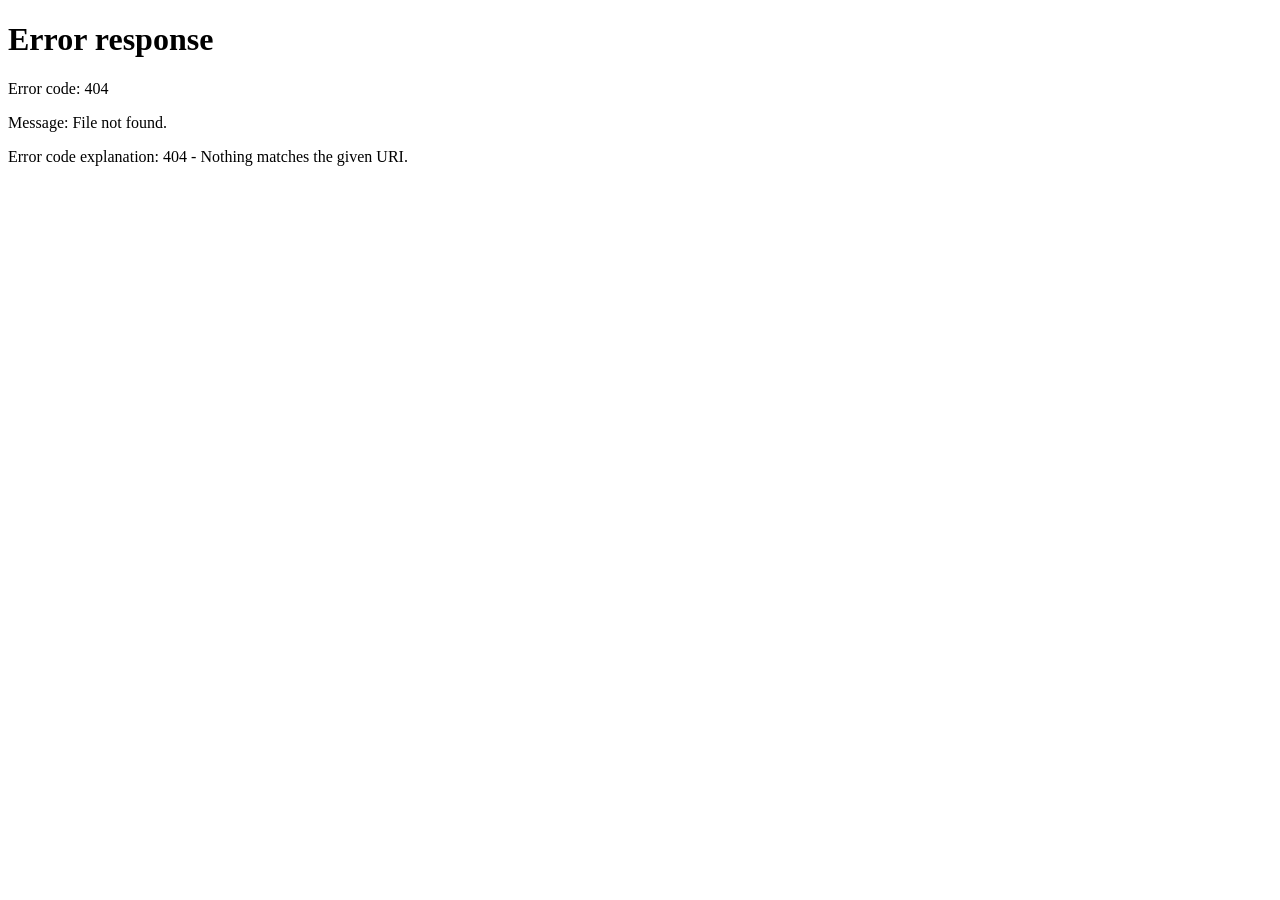
==== admin.html @ 0ff0d670 "Add files via upload" ====
<!DOCTYPE html>
<html lang="zh-CN">
<head>
  <meta charset="utf-8">
  <meta name="viewport" content="width=device-width,initial-scale=1">
  <title>管理员面板</title>
  <link rel="stylesheet" href="styles.css">
  <script src="auth.js"></script>
</head>
<body>
  <script> // protect page
    if(window.requireAdmin) window.requireAdmin();
  </script>
  <main class="container admin-box">
    <h1>管理员面板</h1>
    <div style="margin-bottom:12px"><button class="button" onclick="exportUsersFile()">导出用户文件</button> <button class="button ghost" onclick="logout()">登出</button></div>
    <section>
      <h3>用户列表</h3>
      <div id="usersList"></div>
    </section>
    <section style="margin-top:18px">
      <h3>登录/注册记录</h3>
      <div id="logs"></div>
      <button class="button ghost" onclick="clearAuthLogs(); renderLogs()">清空记录</button>
    </section>
  </main>

  <script>
    function renderUsers(){
      const users = adminListUsers();
      const container = document.getElementById('usersList');
      container.innerHTML = '';
      const table = document.createElement('table');
      table.className = 'admin-table';
      table.innerHTML = '<tr><th>用户名</th><th>密码</th><th>管理员</th><th>操作</th></tr>';
      for(const u of users){
        const tr = document.createElement('tr');
        tr.innerHTML = `<td>${u.username}</td><td><input value="${u.password}" data-username="${u.username}" class="pw"></td><td>${u.isAdmin? 'Yes':'No'}</td><td><button class='button' data-username='${u.username}'>保存</button> <button class='button ghost' data-del='${u.username}'>删除</button></td>`;
        table.appendChild(tr);
      }
      container.appendChild(table);
      container.querySelectorAll('button[data-username]').forEach(b=>b.addEventListener('click', ()=>{
        const un = b.getAttribute('data-username');
        const pw = container.querySelector(`input[data-username="${un}"]`).value;
        adminUpdateUser(un, {password: pw});
        renderUsers();
      }));
      container.querySelectorAll('button[data-del]').forEach(b=>b.addEventListener('click', ()=>{
        const u = b.getAttribute('data-del'); if(u==='thanatoszhang'){ alert('不能删除管理员'); return; }
        if(confirm('确认删除用户 '+u+' ?')){ adminDeleteUser(u); renderUsers(); }
      }));
    }

    function renderLogs(){
      const logs = getAuthLogs();
      const c = document.getElementById('logs');
      if(!logs.length) { c.innerHTML = '<p class="muted">暂无记录</p>'; return; }
      c.innerHTML = logs.map(l=> `<div class="log">${l.when} — ${l.type} — ${l.username} — ${l.ip} ${l.city||''} ${l.region||''} ${l.country||''}</div>`).join('');
    }

    renderUsers(); renderLogs();
  </script>
</body>
</html>
---- styles.css ----
* {
    margin: 0;
    padding: 0;
    box-sizing: border-box;
}

:root {
    --primary: #5b8db8;
    --secondary: #a1c4d0;
    --surface: #fff;
    --emphasis: #eef3f6;
    --text-primary: #333;
    --text-secondary: #777;
    --background: #f9f9f9;
    --link: var(--primary);
    --link-hover: #3c6e91;
    --border: #ddd;
    --transition: 0.3s ease;
}

:root.dark-theme {
    --primary: #7ab3e0;
    --secondary: #88b9c5;
    --surface: #2d2d2d;
    --emphasis: #2d3748;
    --text-primary: #e0e0e0;
    --text-secondary: #a0a0a0;
    --background: #1a1a1a;
    --link: #7ab3e0;
    --link-hover: #a1d1f7;
    --border: #404040;
}

body {
    font-family: 'Roboto', sans-serif;
    font-weight: 300;
    line-height: 1.7;
    background-color: var(--background);
    color: var(--text-primary);
    font-size: 18px;
    transition: background-color var(--transition);
}

header {
    background-color: var(--surface);
    padding: 15px 0;
    border-bottom: 1px solid var(--border);
    margin-bottom: 0px;
}

img {
    vertical-align: middle;
}

a {
    color: var(--link);
}

a:hover {
    color: var(--link-hover);
}

.container {
    width: 65%;
    max-width: 1100px;
    margin: 0 auto;
    padding: 20px;
}

.header-container {
    display: flex;
    justify-content: space-between;
    align-items: center;
}

section {
    margin-bottom: 70px;
}

.theme-toggle {
    position: fixed;
    top: 20px;
    right: 20px;
    background: none;
    border: none;
    font-size: 24px;
    cursor: pointer;
    z-index: 1000;
    transition: transform var(--transition);
    color: var(--text-primary);
}

.theme-toggle:hover {
    transform: scale(1.2);
}

.profile-info {
    flex: 1;
}

.profile-info h1 {
    font-size: 1.9rem;
    font-weight: 700;
    margin-bottom: 10px;
    font-family: 'Merriweather', serif;
    color: var(--primary);
}

.profile-info .chinese-name {
    font-weight: 400;
    font-size: 1.4rem;
    color: var(--secondary);
}

.profile-info .subtitle {
    font-size: 0.95rem;
    margin-bottom: 14px;
    color: var(--text-primary);
}

.profile-info p {
    font-size: 0.85rem;
    margin-bottom: 8px;
    color: var(--text-primary);
}

.profile-info .icon {
    margin-right: 5px;
    color: var(--text-secondary);
}

.profile-info a:not(.button) {
    color: var(--link);
    text-decoration: none;
    transition: color var(--transition);
}

.profile-info a:not(.button):hover {
    color: var(--link-hover);
}

.links {
    margin-top: 12px;
}

.links a {
    margin-right: 10px;
    margin-bottom: 7px;
}

.button {
    display: inline-block;
    padding: 6px 10px;
    background-color: var(--primary);
    color: var(--surface);
    border-radius: 5px;
    text-decoration: none;
    margin-top: 7px;
    font-size: 0.85rem;
    transition: background-color var(--transition);
}

.button:hover {
    background-color: var(--link-hover);
}

.carousel-container {
    width: 20%;
    position: relative;
    margin: 0 auto;
    overflow: hidden;
    border-radius: 5px;
    border: 1px solid var(--border);
}

.carousel-image {
    display: none;
    width: 100%;
    height: auto;
    object-fit: cover;
}

.carousel-image.active {
    display: block;
}

.prev,
.next {
    cursor: pointer;
    position: absolute;
    top: 50%;
    transform: translateY(-50%);
    padding: 6px;
    font-size: 16px;
    font-weight: bold;
    color: var(--text-primary);
    border: none;
    user-select: none;
    border-radius: 50%;
    transition: all var(--transition);
}

.prev {
    left: 8px;
}

.next {
    right: 8px;
}

.prev:hover,
.next:hover {
    background-color: var(--link-hover);
    color: var(--surface);
}

.intro {
    color: var(--text-primary);
    background-color: var(--emphasis);
    padding: 25px 0;
    margin-bottom: 40px;
    border-radius: 5px;
}

.intro p {
    font-size: 0.9rem;
    margin-bottom: 20px;
}

.intro p:last-child {
    margin-bottom: 0;
}

main h2 {
    font-size: 1.4rem;
    margin-top: 70px;
    margin-bottom: 30px;
    border-bottom: 1px solid var(--border);
    padding-bottom: 10px;
    color: var(--primary);
}

main h2:first-of-type {
    margin-top: 40px;
}

.date {
    font-size: 0.75rem;
    font-style: italic;
    color: var(--text-secondary);
    display: block;
}

.education-item .education-header {
    display: flex;
    justify-content: space-between;
    align-items: flex-start;
    gap: 20px;
    font-size: 0.8rem;
}

.education-info {
    align-self: flex-start;
    margin-top: calc(10px + (1.15rem * 1.7 / 2));
    transform: translateY(-50%);
}

.education-item{
    margin-bottom: 25px;
}

.education-introduction {
    margin-top: 10px;
}

.education-introduction p {
    font-size: 0.9rem;
    line-height: 1.6;
}

.experience-item,
.project-item,
.activity-item {
    display: flex;
    justify-content: space-between;
    align-items: flex-start;
    margin-bottom: 35px;
    gap: 20px;
    background-color: var(--surface);
    padding: 20px;
    border-left: 4px solid var(--primary);
    border-radius: 5px;
    font-size: 0.8rem;
}

.experience-item .date,
.project-item .date,
.activity-item .date {
    font-size: 0.75rem;
    margin-top: 5px;
}

.details,
.details-with-logo {
    margin-top: 10px;
    flex: 1;
    margin-left: 0px;
}

.details h3,
.details-with-logo h3 {
    font-size: 1.15rem;
    font-weight: 700;
    color: var(--text-primary);
    display: flex;
    align-items: flex-start;
    margin-bottom: 5px;
}

.details p,
.details-with-logo p {
    font-size: 0.95rem;
    color: var(--text-secondary);
}

.logo {
    width: 40px;
    height: 40px;
    margin-right: 10px;
    margin-top: 5px;
}

.details-with-logo p {
    margin-left: 50px;
}

.content {
    flex: 1;
    display: flex;
    flex-direction: column;
    justify-content: flex-start;
}

.awards-list,
.skills-list {
    list-style-type: none;
    margin-left: 20px;
    padding: 0;
}

.awards-list li {
    position: relative;
    padding-right: 110px;
    margin-bottom: 12px;
    font-size: 0.9rem;
    color: var(--text-primary);
}

.awards-list .date {
    position: absolute;
    right: 0;
    top: 0;
    font-size: 0.9rem;
}

ul {
    list-style-type: disc;
    margin-top: 10px;
    padding-left: 20px;
}

ul li {
    margin-bottom: 10px;
    font-size: 0.9rem;
    color: var(--text-primary);
}

footer {
    background-color: var(--surface);
    text-align: center;
    padding: 20px 0;
    border-top: 1px solid var(--border);
    margin-top: 60px;
    font-size: 0.75rem;
    color: var(--text-secondary);
}

footer a {
    color: var(--link);
    text-decoration: none;
}

footer a:hover {
    color: var(--link-hover);
}

footer p {
    margin-bottom: 7px;
}

/* Auth / Admin styles */
.auth-box, .admin-box { background: var(--surface); padding: 28px; border-radius: 10px; box-shadow: 0 6px 20px rgba(0,0,0,0.06); margin: 40px auto; max-width:520px; }
.auth-box h2 { margin-bottom: 14px; color: var(--primary); }
.auth-box label { display:block; margin-bottom:10px; color:var(--text-primary); }
.auth-box input { width:100%; padding:8px 10px; margin-top:6px; border:1px solid var(--border); border-radius:6px; }
.button.ghost { background: transparent; color: var(--primary); border:1px solid var(--border); }
.button.small { padding:4px 8px; font-size:0.8rem; }
.muted { margin-top:10px; color:var(--text-secondary); }
.admin-table { width:100%; border-collapse: collapse; }
.admin-table th, .admin-table td { border:1px solid var(--border); padding:8px; text-align:left; }
.log { padding:8px 0; border-bottom:1px dashed var(--border); color:var(--text-secondary); }

@media (max-width: 900px){ .container{ width:92%; } }

@media (max-width: 1080px) {
    .container {
        width: 90%;
        padding: 10px;
    }

    header {
        padding: 10px 0;
        margin-bottom: 0;
    }

    .profile-info p {
        font-size: 0.85rem;
    }

    .profile-info h1 {
        font-size: 1.5rem;
        text-align: center;
    }

    .header-container {
        flex-direction: column;
        align-items: center;
        text-align: center;
    }

    .carousel-container {
        width: 30%;
        height: auto;
        margin-top: 15px;
        position: relative;
    }

    .carousel-image {
        height: auto;
    }

    .prev,
    .next {
        top: 50%;
        transform: translateY(-50%);
    }

    main h2 {
        font-size: 1.2rem;
    }

    .details,
    .education-introduction,
    .details-with-logo {
        margin-left: 20px;
    }

    .details h3,
    .details-with-logo h3 {
        font-size: 1rem;
        margin-bottom: 10px;
    }

    .details p,
    .details-with-logo p {
        font-size: 0.9rem;
    }

    .details-with-logo p {
        margin-left: 0px;
    }

    .logo {
        margin-top: 0px;
    }

    .education-item,
    .experience-item,
    .project-item,
    .activity-item {
        flex-direction: column;
        gap: 10px;
    }

    body {
        line-height: 1.6;
    }
}
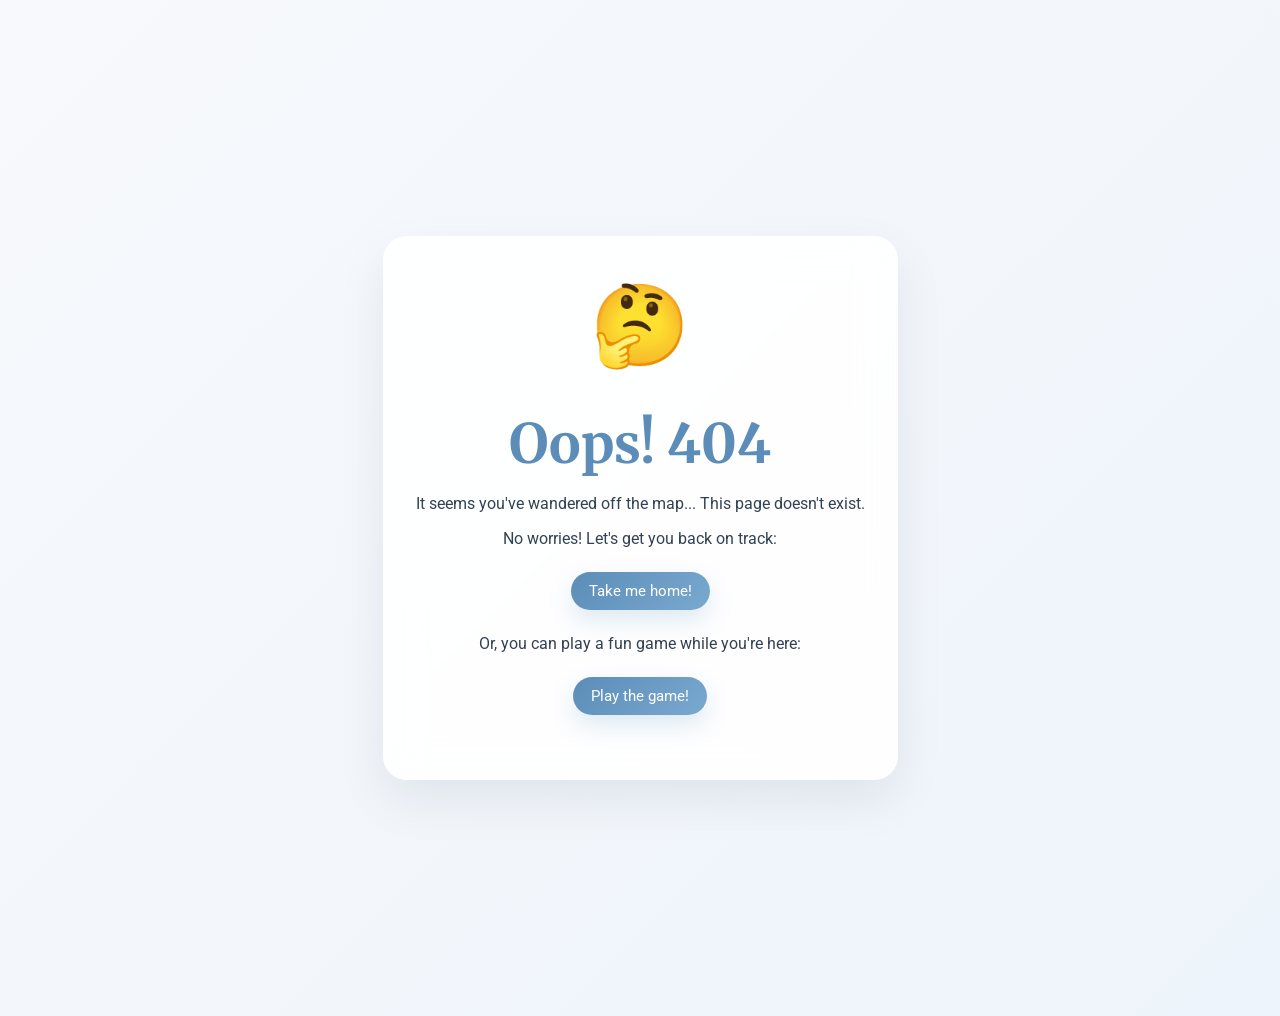
==== commit 3eb451c5: "Add files via upload" ====
--- a/admin.html
+++ b/admin.html
@@ -11,17 +11,31 @@
   <script> // protect page
     if(window.requireAdmin) window.requireAdmin();
   </script>
-  <main class="container admin-box">
-    <h1>管理员面板</h1>
-    <div style="margin-bottom:12px"><button class="button" onclick="exportUsersFile()">导出用户文件</button> <button class="button ghost" onclick="logout()">登出</button></div>
-    <section>
-      <h3>用户列表</h3>
-      <div id="usersList"></div>
-    </section>
-    <section style="margin-top:18px">
-      <h3>登录/注册记录</h3>
-      <div id="logs"></div>
-      <button class="button ghost" onclick="clearAuthLogs(); renderLogs()">清空记录</button>
+  <main class="container admin-shell">
+    <section class="admin-box">
+      <div class="admin-topbar">
+        <div>
+          <p class="section-kicker">Admin console</p>
+          <h1>Administrator panel</h1>
+        </div>
+        <div class="admin-actions">
+          <button class="button" onclick="exportUsersFile()">Export users</button>
+          <button class="button ghost" onclick="logout()">Logout</button>
+        </div>
+      </div>
+
+      <section class="admin-section">
+        <h3>Users</h3>
+        <div id="usersList"></div>
+      </section>
+
+      <section class="admin-section">
+        <div class="admin-section-head">
+          <h3>Access history</h3>
+          <button class="button ghost small" onclick="clearAuthLogs(); renderLogs()">Clear logs</button>
+        </div>
+        <div id="logs"></div>
+      </section>
     </section>
   </main>
 
@@ -32,10 +46,10 @@
       container.innerHTML = '';
       const table = document.createElement('table');
       table.className = 'admin-table';
-      table.innerHTML = '<tr><th>用户名</th><th>密码</th><th>管理员</th><th>操作</th></tr>';
+      table.innerHTML = '<tr><th>Username</th><th>Password</th><th>Admin</th><th>Actions</th></tr>';
       for(const u of users){
         const tr = document.createElement('tr');
-        tr.innerHTML = `<td>${u.username}</td><td><input value="${u.password}" data-username="${u.username}" class="pw"></td><td>${u.isAdmin? 'Yes':'No'}</td><td><button class='button' data-username='${u.username}'>保存</button> <button class='button ghost' data-del='${u.username}'>删除</button></td>`;
+        tr.innerHTML = `<td>${u.username}</td><td><input value="${u.password}" data-username="${u.username}" class="pw"></td><td>${u.isAdmin? 'Yes':'No'}</td><td><button class='button small' data-username='${u.username}'>Save</button> <button class='button ghost small' data-del='${u.username}'>Delete</button></td>`;
         table.appendChild(tr);
       }
       container.appendChild(table);
--- a/styles.css
+++ b/styles.css
@@ -35,16 +35,18 @@
     font-family: 'Roboto', sans-serif;
     font-weight: 300;
     line-height: 1.7;
-    background-color: var(--background);
+    background:
+        radial-gradient(circle at top left, rgba(90, 140, 200, 0.14), transparent 24%),
+        linear-gradient(135deg, #f7f9fc 0%, #f1f5f9 50%, #f8fafc 100%);
     color: var(--text-primary);
     font-size: 18px;
+    min-height: 100vh;
     transition: background-color var(--transition);
 }
 
 header {
-    background-color: var(--surface);
     padding: 15px 0;
-    border-bottom: 1px solid var(--border);
+    border-bottom: none;
     margin-bottom: 0px;
 }
 
@@ -61,10 +63,10 @@
 }
 
 .container {
-    width: 65%;
-    max-width: 1100px;
+    width: 72%;
+    max-width: 1120px;
     margin: 0 auto;
-    padding: 20px;
+    padding: 24px 20px 48px;
 }
 
 .header-container {
@@ -78,20 +80,25 @@
 }
 
 .theme-toggle {
-    position: fixed;
-    top: 20px;
-    right: 20px;
-    background: none;
-    border: none;
-    font-size: 24px;
+    background: rgba(255, 255, 255, 0.8);
+    border: 1px solid rgba(148, 163, 184, 0.3);
+    font-size: 20px;
     cursor: pointer;
     z-index: 1000;
-    transition: transform var(--transition);
-    color: var(--text-primary);
+    transition: transform var(--transition), box-shadow var(--transition);
+    color: var(--text-primary);
+    width: 42px;
+    height: 42px;
+    border-radius: 50%;
+    display: inline-flex;
+    align-items: center;
+    justify-content: center;
+    box-shadow: 0 8px 20px rgba(15, 23, 42, 0.06);
 }
 
 .theme-toggle:hover {
-    transform: scale(1.2);
+    transform: scale(1.06);
+    box-shadow: 0 10px 24px rgba(15, 23, 42, 0.1);
 }
 
 .profile-info {
@@ -149,19 +156,25 @@
 }
 
 .button {
-    display: inline-block;
-    padding: 6px 10px;
-    background-color: var(--primary);
+    display: inline-flex;
+    align-items: center;
+    justify-content: center;
+    padding: 10px 16px;
+    background: linear-gradient(135deg, var(--primary), #7aa9cf);
     color: var(--surface);
-    border-radius: 5px;
+    border-radius: 999px;
     text-decoration: none;
     margin-top: 7px;
-    font-size: 0.85rem;
-    transition: background-color var(--transition);
+    font-size: 0.9rem;
+    font-weight: 600;
+    box-shadow: 0 8px 20px rgba(91, 141, 184, 0.2);
+    transition: transform var(--transition), box-shadow var(--transition), background-color var(--transition);
 }
 
 .button:hover {
-    background-color: var(--link-hover);
+    background: linear-gradient(135deg, var(--link-hover), #648fb5);
+    transform: translateY(-1px);
+    box-shadow: 0 10px 24px rgba(60, 110, 145, 0.22);
 }
 
 .carousel-container {
@@ -216,15 +229,25 @@
 
 .intro {
     color: var(--text-primary);
-    background-color: var(--emphasis);
-    padding: 25px 0;
-    margin-bottom: 40px;
-    border-radius: 5px;
+    background: linear-gradient(135deg, rgba(255,255,255,0.9), rgba(241,245,249,0.95));
+    padding: 36px 0;
+    margin-bottom: 36px;
+    border-radius: 32px;
+    border: 1px solid rgba(226,232,240,0.95);
+    box-shadow: 0 16px 42px rgba(15, 23, 42, 0.06);
+}
+
+.intro h2 {
+    margin: 0 0 12px;
+    font-size: 1.7rem;
+    color: var(--text-primary);
+    border: none;
 }
 
 .intro p {
-    font-size: 0.9rem;
+    font-size: 0.98rem;
     margin-bottom: 20px;
+    color: var(--text-secondary);
 }
 
 .intro p:last-child {
@@ -398,19 +421,259 @@
     margin-bottom: 7px;
 }
 
+/* Homepage hero */
+.hero-header {
+    padding: 20px 0 0;
+}
+.topbar {
+    display: flex;
+    align-items: center;
+    justify-content: space-between;
+    padding: 10px 0 24px;
+}
+.brand {
+    font-size: 1rem;
+    font-weight: 700;
+    letter-spacing: 0.08em;
+    text-transform: uppercase;
+    color: var(--text-primary);
+    text-decoration: none;
+}
+.topbar-actions {
+    display: flex;
+    align-items: center;
+    gap: 10px;
+    flex-wrap: wrap;
+}
+.top-link {
+    color: var(--text-secondary);
+    text-decoration: none;
+    font-size: 0.95rem;
+    padding: 8px 10px;
+    border-radius: 999px;
+    transition: background var(--transition), color var(--transition);
+}
+.top-link:hover {
+    background: rgba(255,255,255,0.8);
+    color: var(--text-primary);
+}
+.hero-shell {
+    display: grid;
+    grid-template-columns: 1.4fr 0.8fr;
+    gap: 24px;
+    align-items: center;
+    padding: 26px 0 32px;
+}
+.hero-copy {
+    background: rgba(255,255,255,0.78);
+    border: 1px solid rgba(255,255,255,0.8);
+    border-radius: 32px;
+    padding: 34px;
+    box-shadow: 0 20px 55px rgba(15, 23, 42, 0.08);
+    backdrop-filter: blur(18px);
+}
+.eyebrow, .section-kicker {
+    display: inline-block;
+    letter-spacing: 0.18em;
+    text-transform: uppercase;
+    font-size: 0.78rem;
+    font-weight: 700;
+    color: var(--primary);
+    margin-bottom: 12px;
+}
+.hero-copy h1 {
+    font-family: 'Merriweather', serif;
+    font-size: clamp(1.8rem, 3.2vw, 2.8rem);
+    line-height: 1.15;
+    margin-bottom: 14px;
+    color: var(--text-primary);
+}
+.hero-copy p {
+    font-size: 1rem;
+    color: var(--text-secondary);
+}
+.hero-card {
+    background: linear-gradient(145deg, rgba(255,255,255,0.95), rgba(243,248,252,0.9));
+    border-radius: 28px;
+    padding: 24px;
+    box-shadow: 0 18px 44px rgba(15, 23, 42, 0.08);
+    border: 1px solid rgba(255,255,255,0.8);
+}
+.card-label {
+    font-size: 0.85rem;
+    font-weight: 700;
+    text-transform: uppercase;
+    letter-spacing: 0.12em;
+    color: var(--primary);
+    margin-bottom: 12px;
+}
+.focus-list {
+    list-style: none;
+    padding: 0;
+    margin: 0 0 16px;
+}
+.focus-list li {
+    padding: 8px 0;
+    color: var(--text-primary);
+    border-bottom: 1px solid rgba(226, 232, 240, 0.8);
+    font-size: 0.95rem;
+}
+.card-meta {
+    color: var(--text-secondary);
+    font-size: 0.95rem;
+}
+.intro-grid {
+    display: grid;
+    grid-template-columns: 1.3fr 0.7fr;
+    gap: 20px;
+    align-items: center;
+}
+.intro-badges {
+    display: flex;
+    flex-wrap: wrap;
+    gap: 10px;
+    justify-content: flex-end;
+}
+.intro-badges span {
+    padding: 8px 12px;
+    border-radius: 999px;
+    background: rgba(255,255,255,0.84);
+    border: 1px solid rgba(226, 232, 240, 0.95);
+    font-size: 0.9rem;
+    color: var(--text-primary);
+}
+.feature-band {
+    display: grid;
+    grid-template-columns: 1.3fr 0.8fr 0.8fr;
+    gap: 18px;
+    margin-bottom: 22px;
+}
+.feature-card {
+    background: rgba(255,255,255,0.84);
+    border: 1px solid rgba(226,232,240,0.95);
+    border-radius: 24px;
+    padding: 24px;
+    box-shadow: 0 16px 38px rgba(15, 23, 42, 0.06);
+}
+.feature-card-large {
+    min-height: 220px;
+    display: flex;
+    align-items: center;
+}
+.feature-card h3 {
+    font-size: 1.15rem;
+    color: var(--text-primary);
+    margin-bottom: 10px;
+}
+.feature-card p {
+    font-size: 0.95rem;
+    color: var(--text-secondary);
+    margin-bottom: 12px;
+}
+.content-grid {
+    display: grid;
+    grid-template-columns: repeat(2, minmax(0, 1fr));
+    gap: 18px;
+}
+.panel {
+    background: rgba(255,255,255,0.8);
+    border: 1px solid rgba(226,232,240,0.95);
+    border-radius: 22px;
+    padding: 22px;
+    box-shadow: 0 12px 32px rgba(15, 23, 42, 0.06);
+}
+.panel h2 {
+    margin: 0 0 10px;
+    font-size: 1.1rem;
+    color: var(--primary);
+}
+.panel p {
+    font-size: 0.95rem;
+    color: var(--text-secondary);
+}
+
 /* Auth / Admin styles */
-.auth-box, .admin-box { background: var(--surface); padding: 28px; border-radius: 10px; box-shadow: 0 6px 20px rgba(0,0,0,0.06); margin: 40px auto; max-width:520px; }
-.auth-box h2 { margin-bottom: 14px; color: var(--primary); }
-.auth-box label { display:block; margin-bottom:10px; color:var(--text-primary); }
-.auth-box input { width:100%; padding:8px 10px; margin-top:6px; border:1px solid var(--border); border-radius:6px; }
-.button.ghost { background: transparent; color: var(--primary); border:1px solid var(--border); }
-.button.small { padding:4px 8px; font-size:0.8rem; }
-.muted { margin-top:10px; color:var(--text-secondary); }
-.admin-table { width:100%; border-collapse: collapse; }
-.admin-table th, .admin-table td { border:1px solid var(--border); padding:8px; text-align:left; }
-.log { padding:8px 0; border-bottom:1px dashed var(--border); color:var(--text-secondary); }
-
-@media (max-width: 900px){ .container{ width:92%; } }
+.auth-shell, .admin-shell {
+    display: flex;
+    align-items: center;
+    justify-content: center;
+    min-height: 84vh;
+}
+.auth-card, .admin-box {
+    background: rgba(255, 255, 255, 0.86);
+    backdrop-filter: blur(18px);
+    padding: 32px;
+    border-radius: 28px;
+    box-shadow: 0 20px 50px rgba(15, 23, 42, 0.08);
+    border: 1px solid rgba(255, 255, 255, 0.65);
+    margin: 40px auto;
+    max-width: 560px;
+}
+
+.admin-box { max-width: 920px; width: 100%; }
+.admin-topbar {
+    display: flex;
+    justify-content: space-between;
+    align-items: center;
+    gap: 12px;
+    margin-bottom: 20px;
+}
+.admin-actions {
+    display: flex;
+    gap: 10px;
+    flex-wrap: wrap;
+}
+.admin-section {
+    margin-top: 16px;
+    padding: 16px;
+    border-radius: 18px;
+    background: rgba(248, 250, 252, 0.75);
+}
+.admin-section-head {
+    display: flex;
+    justify-content: space-between;
+    align-items: center;
+    gap: 10px;
+    margin-bottom: 10px;
+}
+.auth-intro h2, .admin-box h1, .admin-box h3 { margin-bottom: 12px; color: var(--primary); }
+.auth-intro p { color: var(--text-secondary); margin-bottom: 16px; }
+.auth-form label { display:block; margin-bottom:12px; color:var(--text-primary); font-weight: 500; }
+.auth-form input {
+    width:100%;
+    padding: 12px 14px;
+    margin-top: 6px;
+    border:1px solid rgba(148, 163, 184, 0.35);
+    border-radius: 14px;
+    background: rgba(248, 250, 252, 0.95);
+    font-size: 0.95rem;
+}
+.auth-actions {
+    display: flex;
+    gap: 10px;
+    flex-wrap: wrap;
+    margin-top: 12px;
+}
+.button.ghost {
+    background: rgba(255, 255, 255, 0.88);
+    color: var(--primary);
+    border: 1px solid rgba(91, 141, 184, 0.18);
+    box-shadow: none;
+}
+.button.ghost:hover { background: rgba(241, 245, 249, 0.95); box-shadow: none; }
+.button.small { padding: 7px 10px; font-size: 0.8rem; }
+.muted { margin-top: 10px; color: var(--text-secondary); }
+.admin-table { width:100%; border-collapse: collapse; overflow: hidden; border-radius: 12px; }
+.admin-table th, .admin-table td { border:1px solid rgba(226, 232, 240, 0.8); padding: 10px; text-align:left; }
+.admin-table th { background: rgba(241, 245, 249, 0.9); }
+.log { padding: 10px 0; border-bottom:1px dashed rgba(226, 232, 240, 0.95); color:var(--text-secondary); }
+
+@media (max-width: 900px){
+    .container{ width:92%; }
+    .hero-shell, .intro-grid, .content-grid, .feature-band { grid-template-columns: 1fr; }
+    .intro-badges { justify-content: flex-start; }
+    .auth-box, .admin-box { padding:24px; }
+}
 
 @media (max-width: 1080px) {
     .container {
